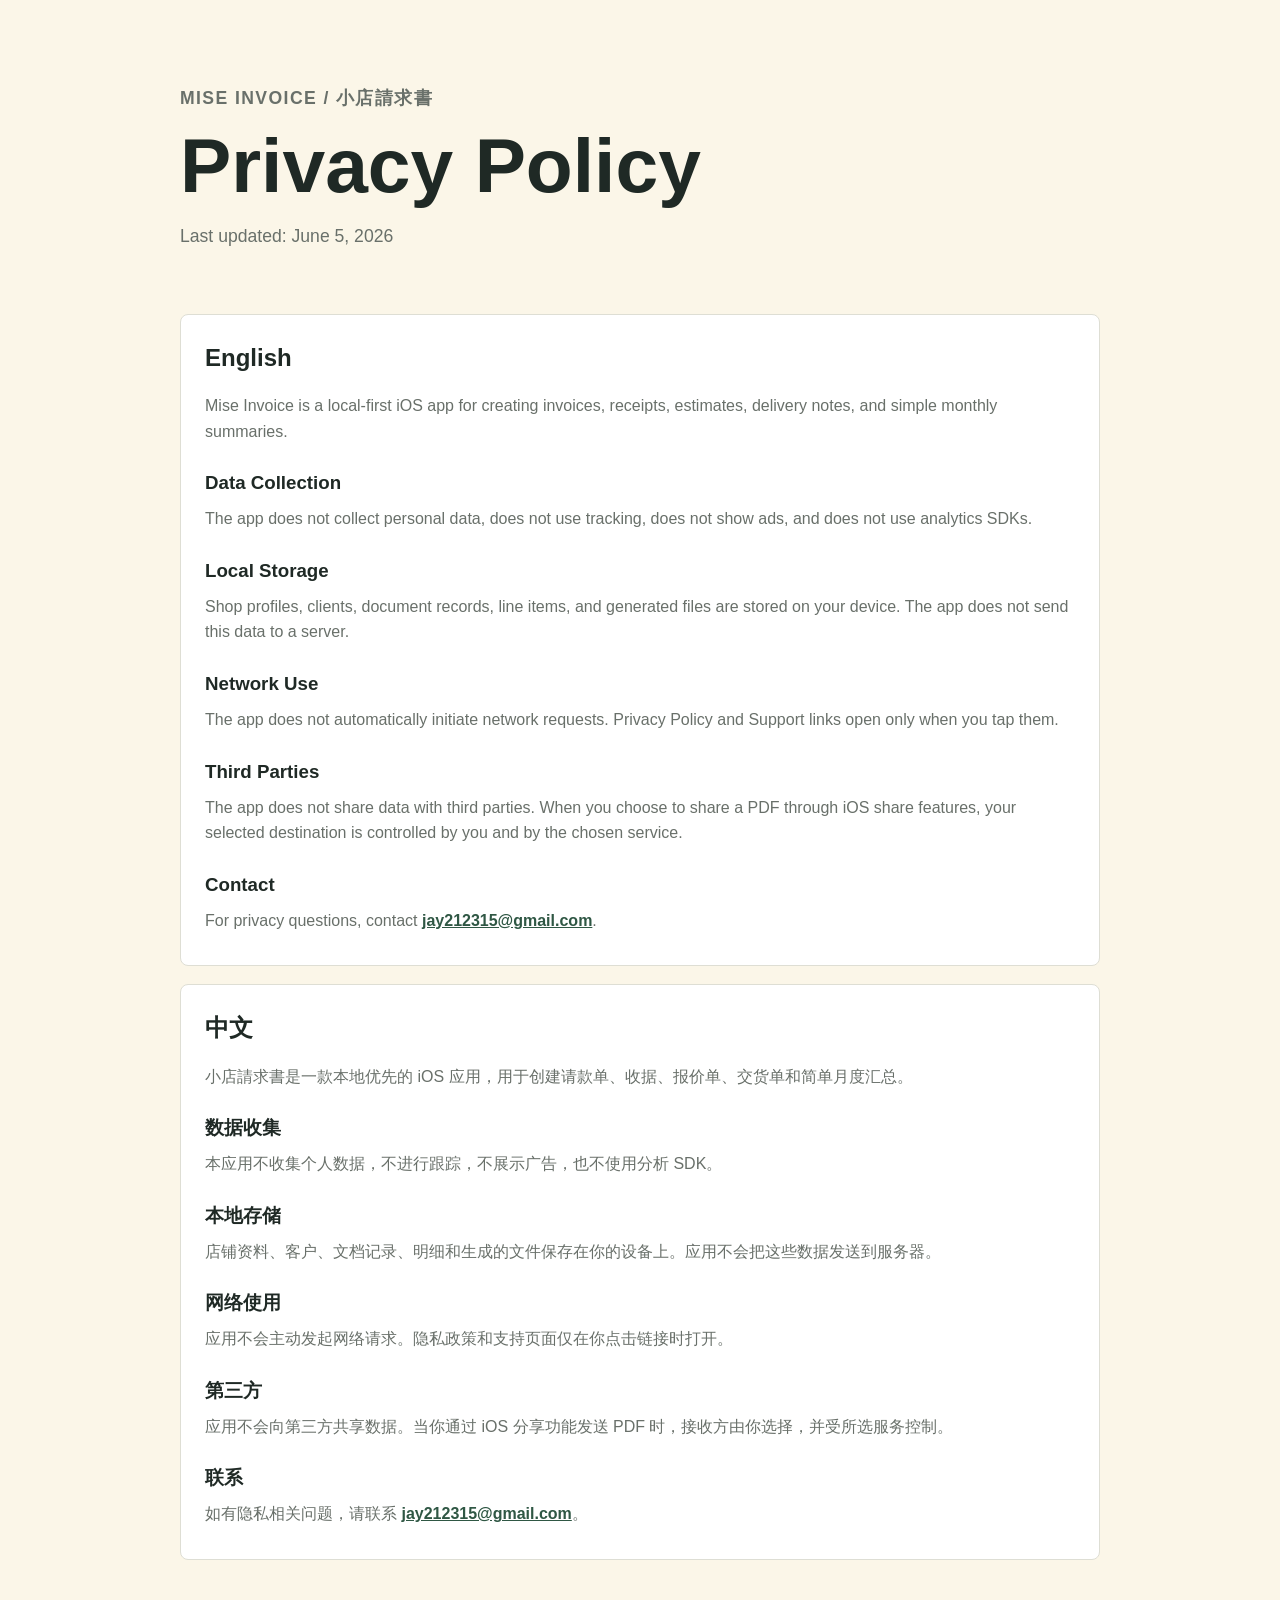
==== privacy.html @ c987215b "Publish privacy and support pages" ====
<!doctype html>
<html lang="en">
<head>
  <meta charset="utf-8">
  <meta name="viewport" content="width=device-width, initial-scale=1">
  <title>Privacy Policy - Mise Invoice</title>
  <link rel="stylesheet" href="styles.css">
</head>
<body>
  <main class="wrap">
    <header class="page-head">
      <p class="eyebrow">Mise Invoice / 小店請求書</p>
      <h1>Privacy Policy</h1>
      <p>Last updated: June 5, 2026</p>
    </header>

    <section class="panel">
      <h2>English</h2>
      <p>Mise Invoice is a local-first iOS app for creating invoices, receipts, estimates, delivery notes, and simple monthly summaries.</p>
      <h3>Data Collection</h3>
      <p>The app does not collect personal data, does not use tracking, does not show ads, and does not use analytics SDKs.</p>
      <h3>Local Storage</h3>
      <p>Shop profiles, clients, document records, line items, and generated files are stored on your device. The app does not send this data to a server.</p>
      <h3>Network Use</h3>
      <p>The app does not automatically initiate network requests. Privacy Policy and Support links open only when you tap them.</p>
      <h3>Third Parties</h3>
      <p>The app does not share data with third parties. When you choose to share a PDF through iOS share features, your selected destination is controlled by you and by the chosen service.</p>
      <h3>Contact</h3>
      <p>For privacy questions, contact <a href="mailto:jay212315@gmail.com">jay212315@gmail.com</a>.</p>
    </section>

    <section class="panel">
      <h2>中文</h2>
      <p>小店請求書是一款本地优先的 iOS 应用，用于创建请款单、收据、报价单、交货单和简单月度汇总。</p>
      <h3>数据收集</h3>
      <p>本应用不收集个人数据，不进行跟踪，不展示广告，也不使用分析 SDK。</p>
      <h3>本地存储</h3>
      <p>店铺资料、客户、文档记录、明细和生成的文件保存在你的设备上。应用不会把这些数据发送到服务器。</p>
      <h3>网络使用</h3>
      <p>应用不会主动发起网络请求。隐私政策和支持页面仅在你点击链接时打开。</p>
      <h3>第三方</h3>
      <p>应用不会向第三方共享数据。当你通过 iOS 分享功能发送 PDF 时，接收方由你选择，并受所选服务控制。</p>
      <h3>联系</h3>
      <p>如有隐私相关问题，请联系 <a href="mailto:jay212315@gmail.com">jay212315@gmail.com</a>。</p>
    </section>
  </main>
</body>
</html>
---- styles.css ----
:root {
  color-scheme: light;
  --ink: #1f2925;
  --muted: #69706a;
  --line: #deded4;
  --paper: #fbf6e8;
  --matcha: #2f5744;
  --persimmon: #b94828;
}

* {
  box-sizing: border-box;
}

body {
  margin: 0;
  background: var(--paper);
  color: var(--ink);
  font-family: -apple-system, BlinkMacSystemFont, "Segoe UI", sans-serif;
  line-height: 1.6;
}

a {
  color: var(--matcha);
  font-weight: 700;
}

.wrap {
  width: min(920px, calc(100% - 32px));
  margin: 0 auto;
  padding: 48px 0;
}

.hero,
.page-head {
  padding: 36px 0 28px;
}

.hero h1,
.page-head h1 {
  margin: 0;
  max-width: 760px;
  font-size: clamp(2.4rem, 8vw, 4.8rem);
  line-height: 1.02;
  letter-spacing: 0;
}

.hero p,
.page-head p {
  max-width: 680px;
  color: var(--muted);
  font-size: 1.1rem;
}

.eyebrow {
  margin: 0 0 14px;
  color: var(--persimmon);
  font-size: .82rem;
  font-weight: 800;
  letter-spacing: .08em;
  text-transform: uppercase;
}

.links {
  display: flex;
  gap: 12px;
  flex-wrap: wrap;
  margin-top: 26px;
}

.links a {
  display: inline-flex;
  min-height: 44px;
  align-items: center;
  padding: 0 18px;
  border: 1px solid var(--line);
  border-radius: 8px;
  background: white;
  text-decoration: none;
}

.panel {
  margin: 18px 0;
  padding: 24px;
  border: 1px solid var(--line);
  border-radius: 8px;
  background: white;
}

.panel h2 {
  margin: 0 0 16px;
}

.panel h3 {
  margin: 24px 0 6px;
}

.panel p {
  margin: 8px 0;
  color: var(--muted);
}
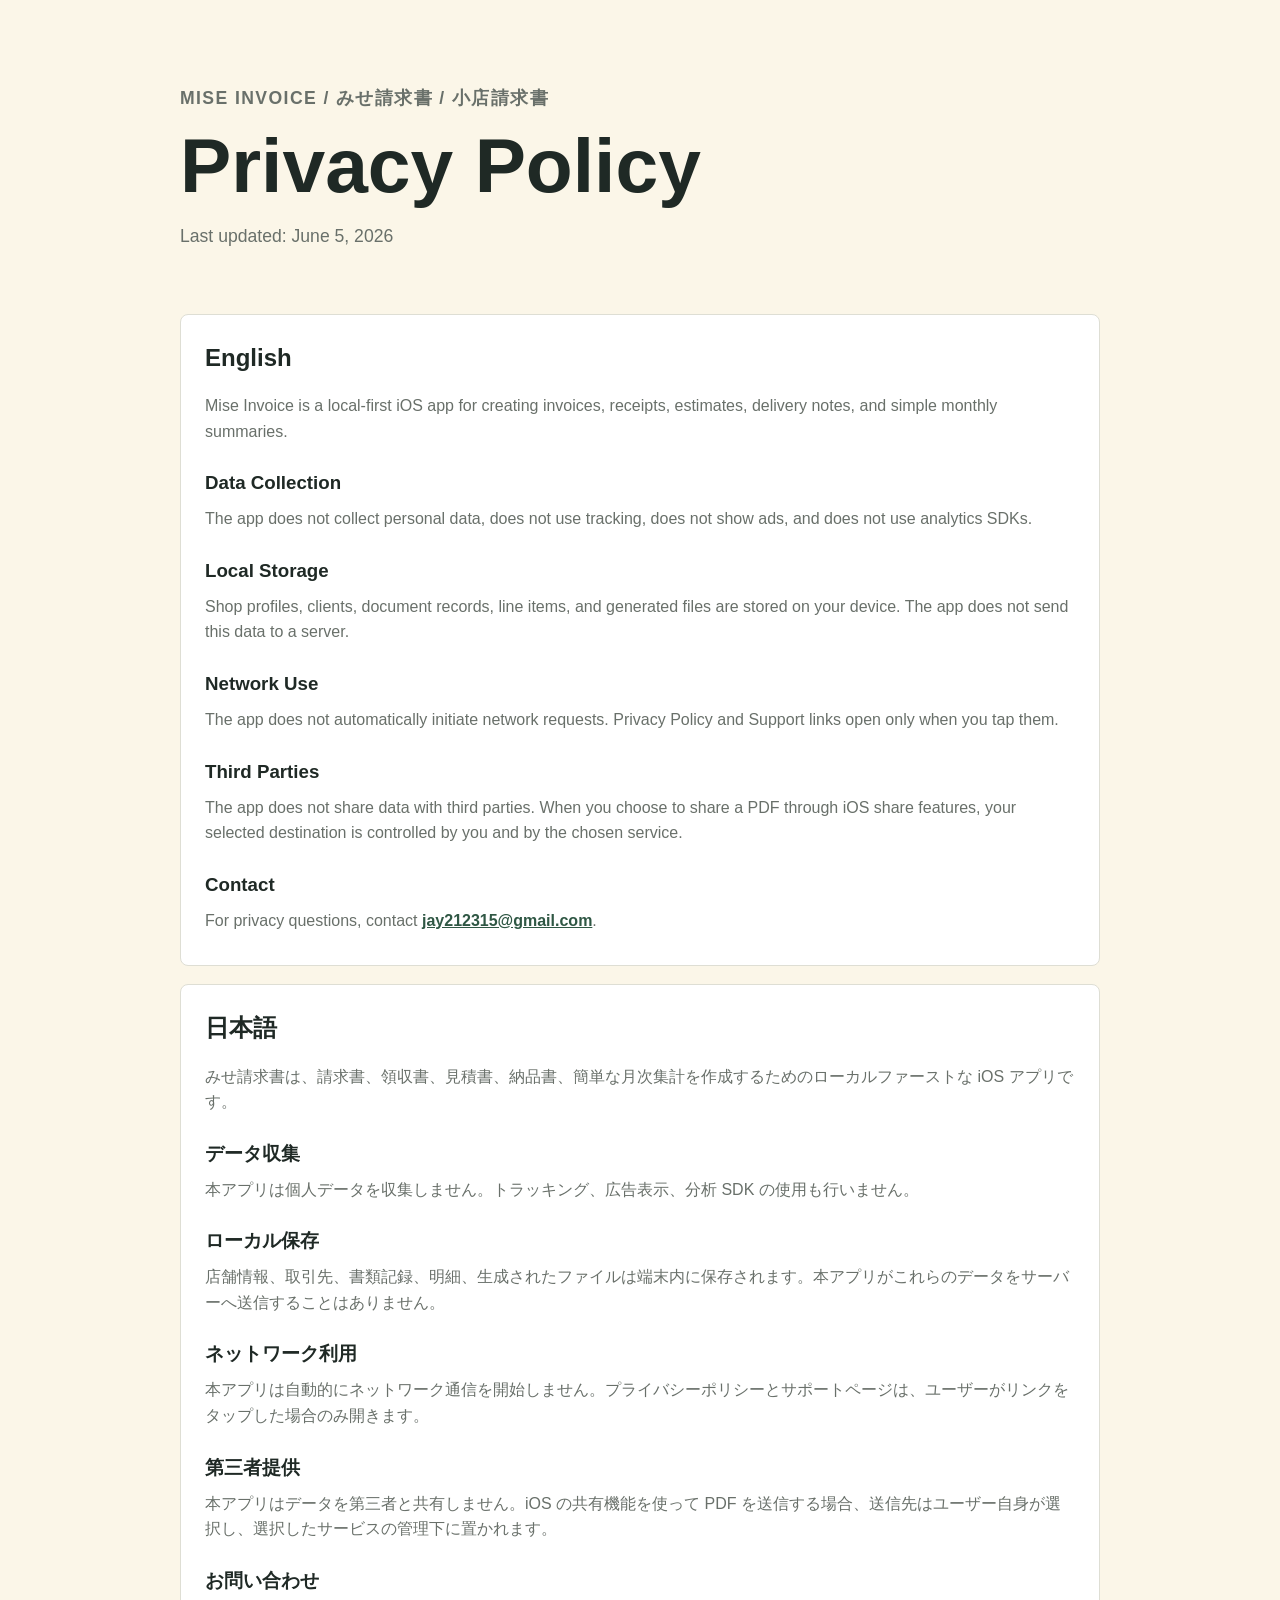
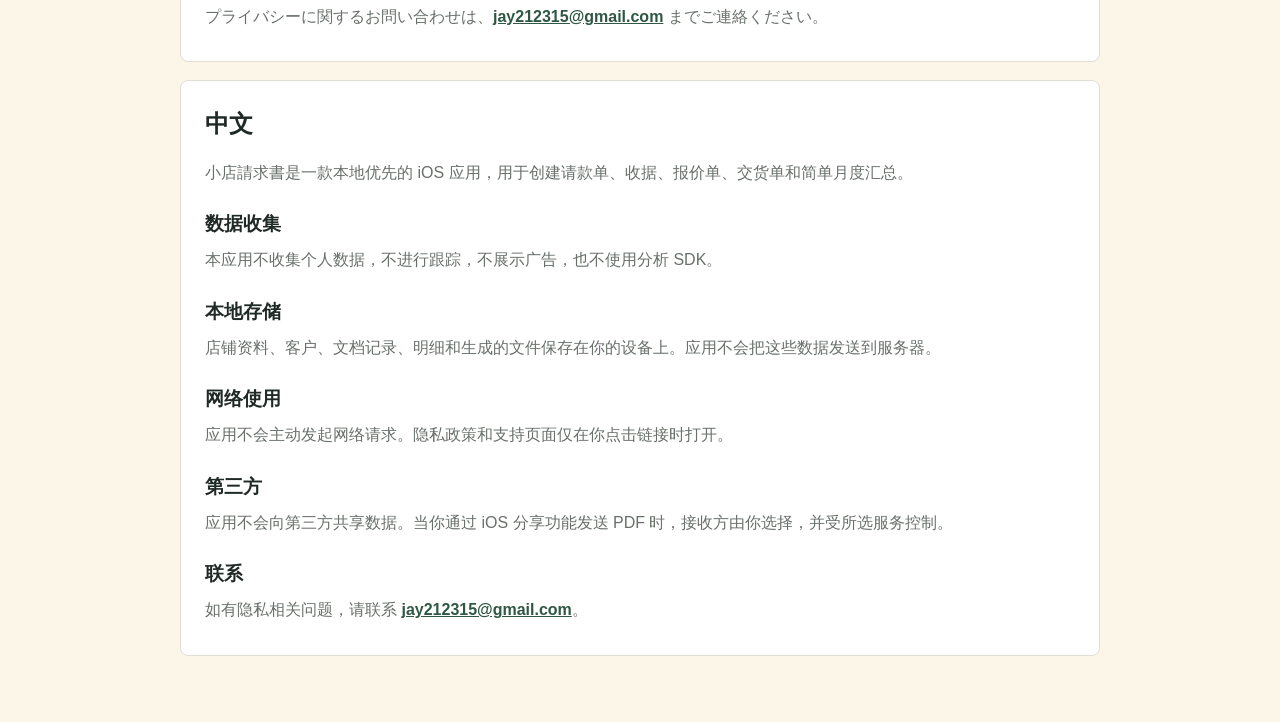
==== commit 993fdd7c: "Add Japanese privacy and support copy" ====
--- a/privacy.html
+++ b/privacy.html
@@ -9,7 +9,7 @@
 <body>
   <main class="wrap">
     <header class="page-head">
-      <p class="eyebrow">Mise Invoice / 小店請求書</p>
+      <p class="eyebrow">Mise Invoice / みせ請求書 / 小店請求書</p>
       <h1>Privacy Policy</h1>
       <p>Last updated: June 5, 2026</p>
     </header>
@@ -30,6 +30,21 @@
     </section>
 
     <section class="panel">
+      <h2>日本語</h2>
+      <p>みせ請求書は、請求書、領収書、見積書、納品書、簡単な月次集計を作成するためのローカルファーストな iOS アプリです。</p>
+      <h3>データ収集</h3>
+      <p>本アプリは個人データを収集しません。トラッキング、広告表示、分析 SDK の使用も行いません。</p>
+      <h3>ローカル保存</h3>
+      <p>店舗情報、取引先、書類記録、明細、生成されたファイルは端末内に保存されます。本アプリがこれらのデータをサーバーへ送信することはありません。</p>
+      <h3>ネットワーク利用</h3>
+      <p>本アプリは自動的にネットワーク通信を開始しません。プライバシーポリシーとサポートページは、ユーザーがリンクをタップした場合のみ開きます。</p>
+      <h3>第三者提供</h3>
+      <p>本アプリはデータを第三者と共有しません。iOS の共有機能を使って PDF を送信する場合、送信先はユーザー自身が選択し、選択したサービスの管理下に置かれます。</p>
+      <h3>お問い合わせ</h3>
+      <p>プライバシーに関するお問い合わせは、<a href="mailto:jay212315@gmail.com">jay212315@gmail.com</a> までご連絡ください。</p>
+    </section>
+
+    <section class="panel">
       <h2>中文</h2>
       <p>小店請求書是一款本地优先的 iOS 应用，用于创建请款单、收据、报价单、交货单和简单月度汇总。</p>
       <h3>数据收集</h3>
